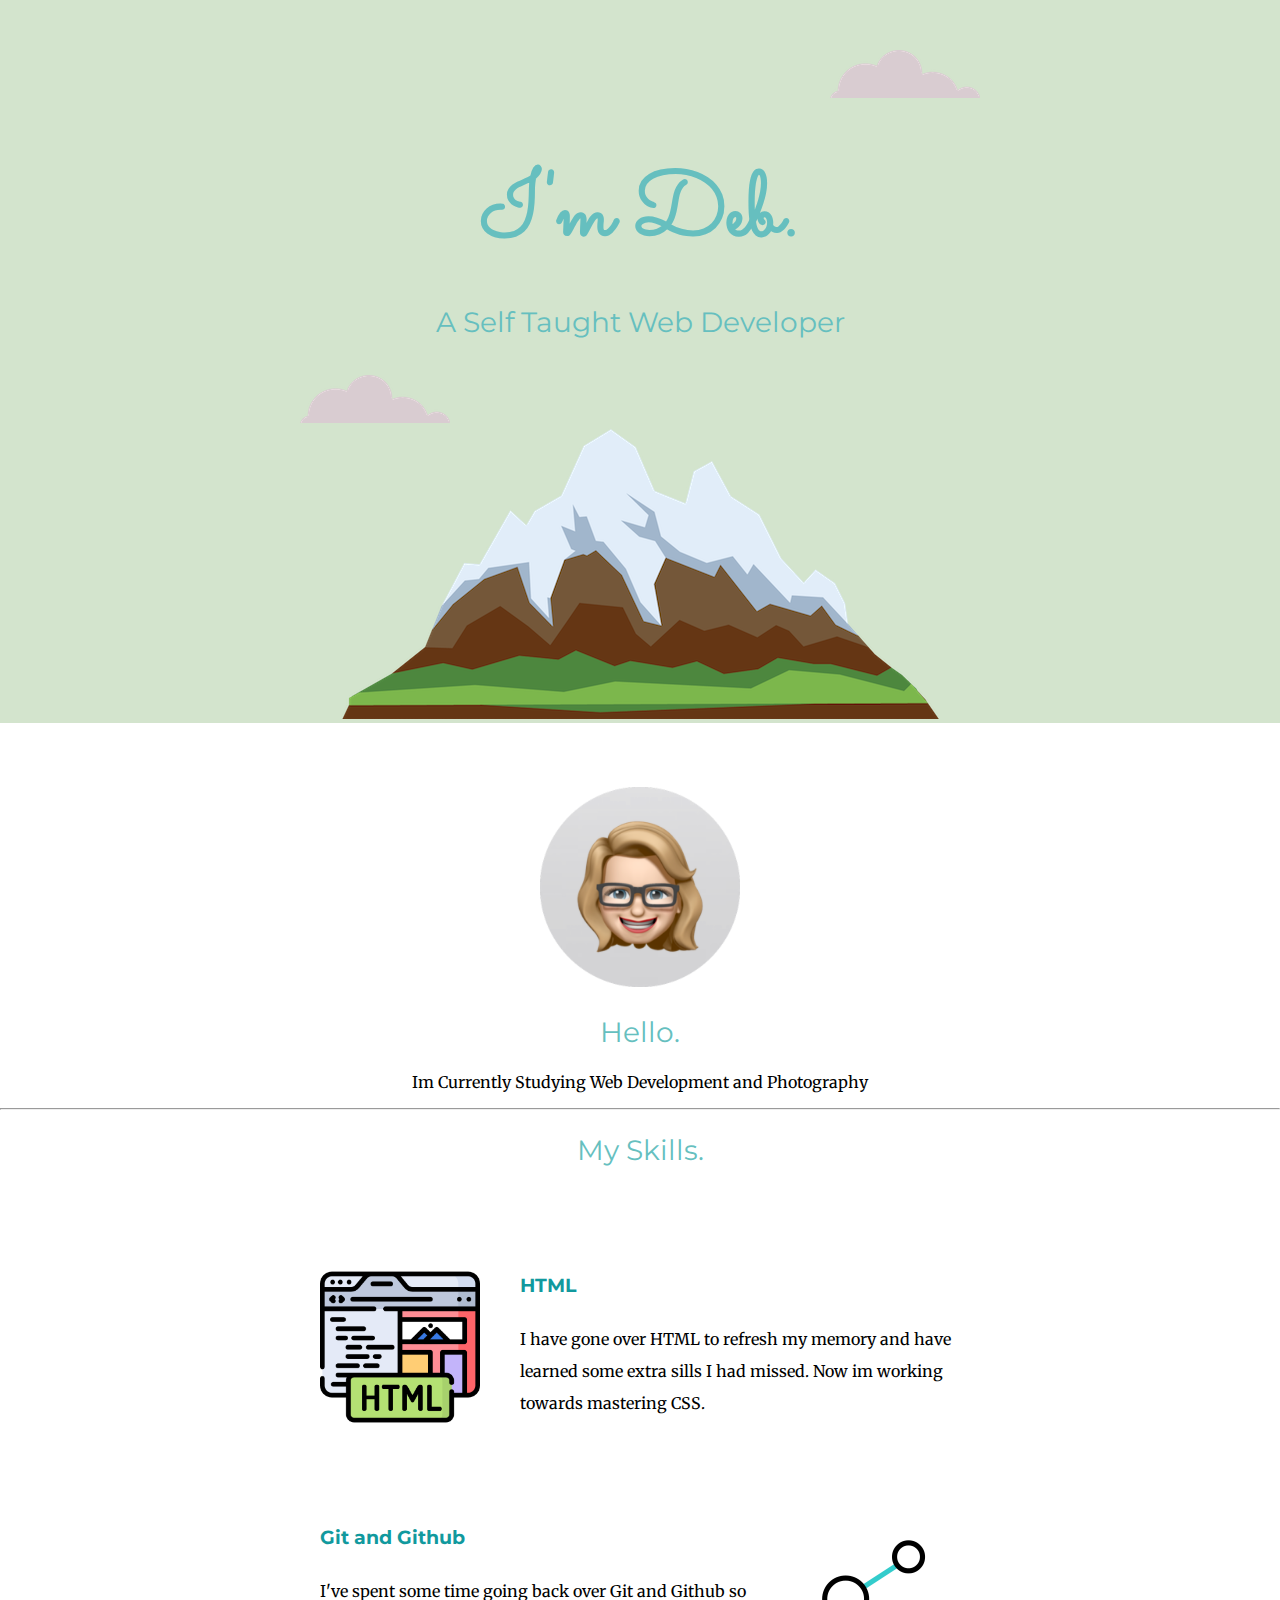
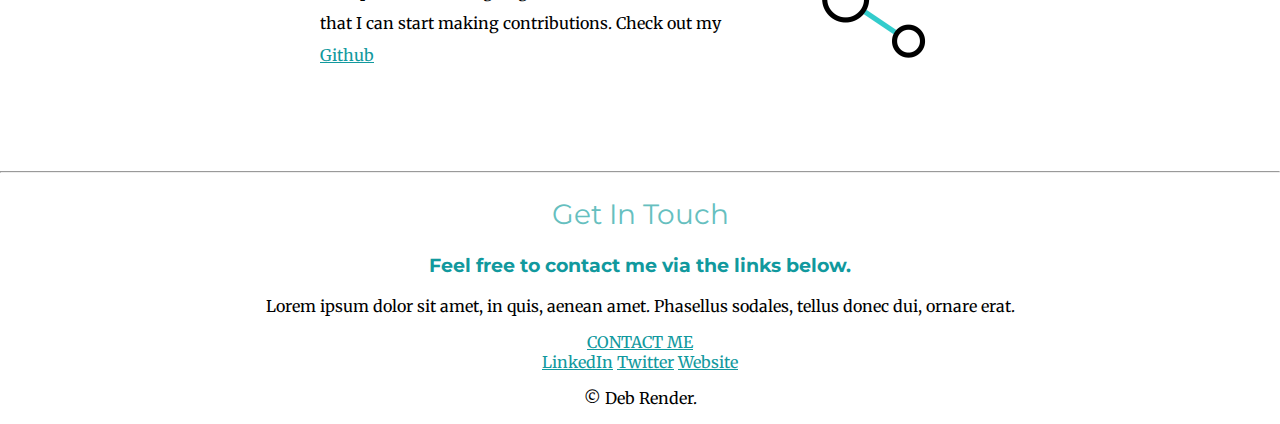
==== index.html @ caf6183d "initial commit" ====
<!DOCTYPE html>
<html lang="en">
    <head>
        <meta charset="UTF-8">
        <meta http-equiv="X-UA-Compatible" content="IE=edge">
        <meta name="viewport" content="width=device-width, initial-scale=1.0">
        <link rel="stylesheet" href="stylesheet.css">
        <link rel="preconnect" href="https://fonts.googleapis.com">
        <link rel="preconnect" href="https://fonts.gstatic.com" crossorigin>
        <link href="https://fonts.googleapis.com/css2?family=Merriweather:wght@300&family=Montserrat:wght@100&family=Sacramento&display=swap" rel="stylesheet">

        <title>Deb Render</title>
    </head>
    <body>
        <div class="top-container">
            <img class="top-cloud" src="/Images/cloud.png" alt="Cloud-img">
            <h1>I'm Deb.</h1>
            <h2>A Self Taught Web Developer</h2>
            <img class="bottom-cloud" src="/Images/cloud.png" alt="Cloud-img">
            <img src="/Images/mountain.png" alt="Mountain-img">
        </div>
        <div class="middle-container">
            <div class="profile">
                <img class="animoji" src="/Images/Animoji.jpeg" alt="My Animoji" height="200px" width="200px">
                <h2>Hello.</h2>
                <p>Im Currently Studying Web Development and Photography</p>
            </div>
            <hr>
            <div class="skills">
                <h2>My Skills.</h2>
                <div class="skill-row">
                    <img class="html-img" src="/Images/html.png" alt="Drawing of a Html Web Page">
                    <h3>HTML</h3>
                    <p>I have gone over HTML to refresh my memory and have learned some extra sills I had missed. Now im working towards mastering CSS.</p>
                </div>
                <div class="skill-row">
                    <img class="git-img" src="/Images/share.gif" alt="animated git icom">
                    <h3>Git and Github</h3>
                    <p>I've spent some time going back over Git and Github so that I can start making contributions. Check out my
                        <a href="https://github.com/Deb-Render">Github</a>
                    </p>
                </div>
            </div>
            <hr>
            <div class="contact-me">
                <h2>Get In Touch</h2>
                <h3>Feel free to contact me via the links below.</h3>
                <p>Lorem ipsum dolor sit amet, in quis, aenean amet. Phasellus sodales, tellus donec dui, ornare erat.</p>
                <a class="btn" href="mailto:name@email.com">CONTACT ME</a>
            </div>
        </div>


        <div class="bottom-container">
            <a class="footer-link" href="https://www.linkedin.com/">LinkedIn</a>
            <a class="footer-link" href="https://twitter.com/">Twitter</a>
            <a class="footer-link" href="https://www.appbrewery.co/">Website</a>
            <p>© Deb Render.</p>
        </div>


    </body>
</html>
---- stylesheet.css ----
body {
    margin: 0;
    text-align: center;
    font-family: 'Merriweather', serif;
    
    
}

h1 {
 margin: 50px auto 0 auto;
 font-family: 'Sacramento', cursive;
 font-size: 5.625rem;
 color: #66BFBF;
 
}

h2 {
    font-family: 'Montserrat', sans-serif;
    font-size: 1.75rem;
    color: #66BFBF;
    font-weight: normal;
}

h3 {
    font-family: 'Montserrat', sans-serif;
    color: #11999E;
}

.top-container {
    background-color: #D3E4CD ;
    padding-top: 100px;
    position: relative;

}



.top-cloud {
    position: absolute;
    right: 300px;
    top: 50px;
}

.bottom-cloud {

    position: absolute;
    left: 300px;
    bottom: 300px;
}

.middle-container {

}

.animoji {
    margin-top: 5%;
}

.skill-row {
    width: 50%;
    margin: 100px auto;
    text-align: left;
    line-height: 2;
}

.html-img {
    width: 25%;
    float: left;
    margin-right: 40px;
}

.git-img {
    width: 25%;
    float: right;
    margin-left: 40px;
}


.bottom-container {

}
a {
    color: #11999E;
}
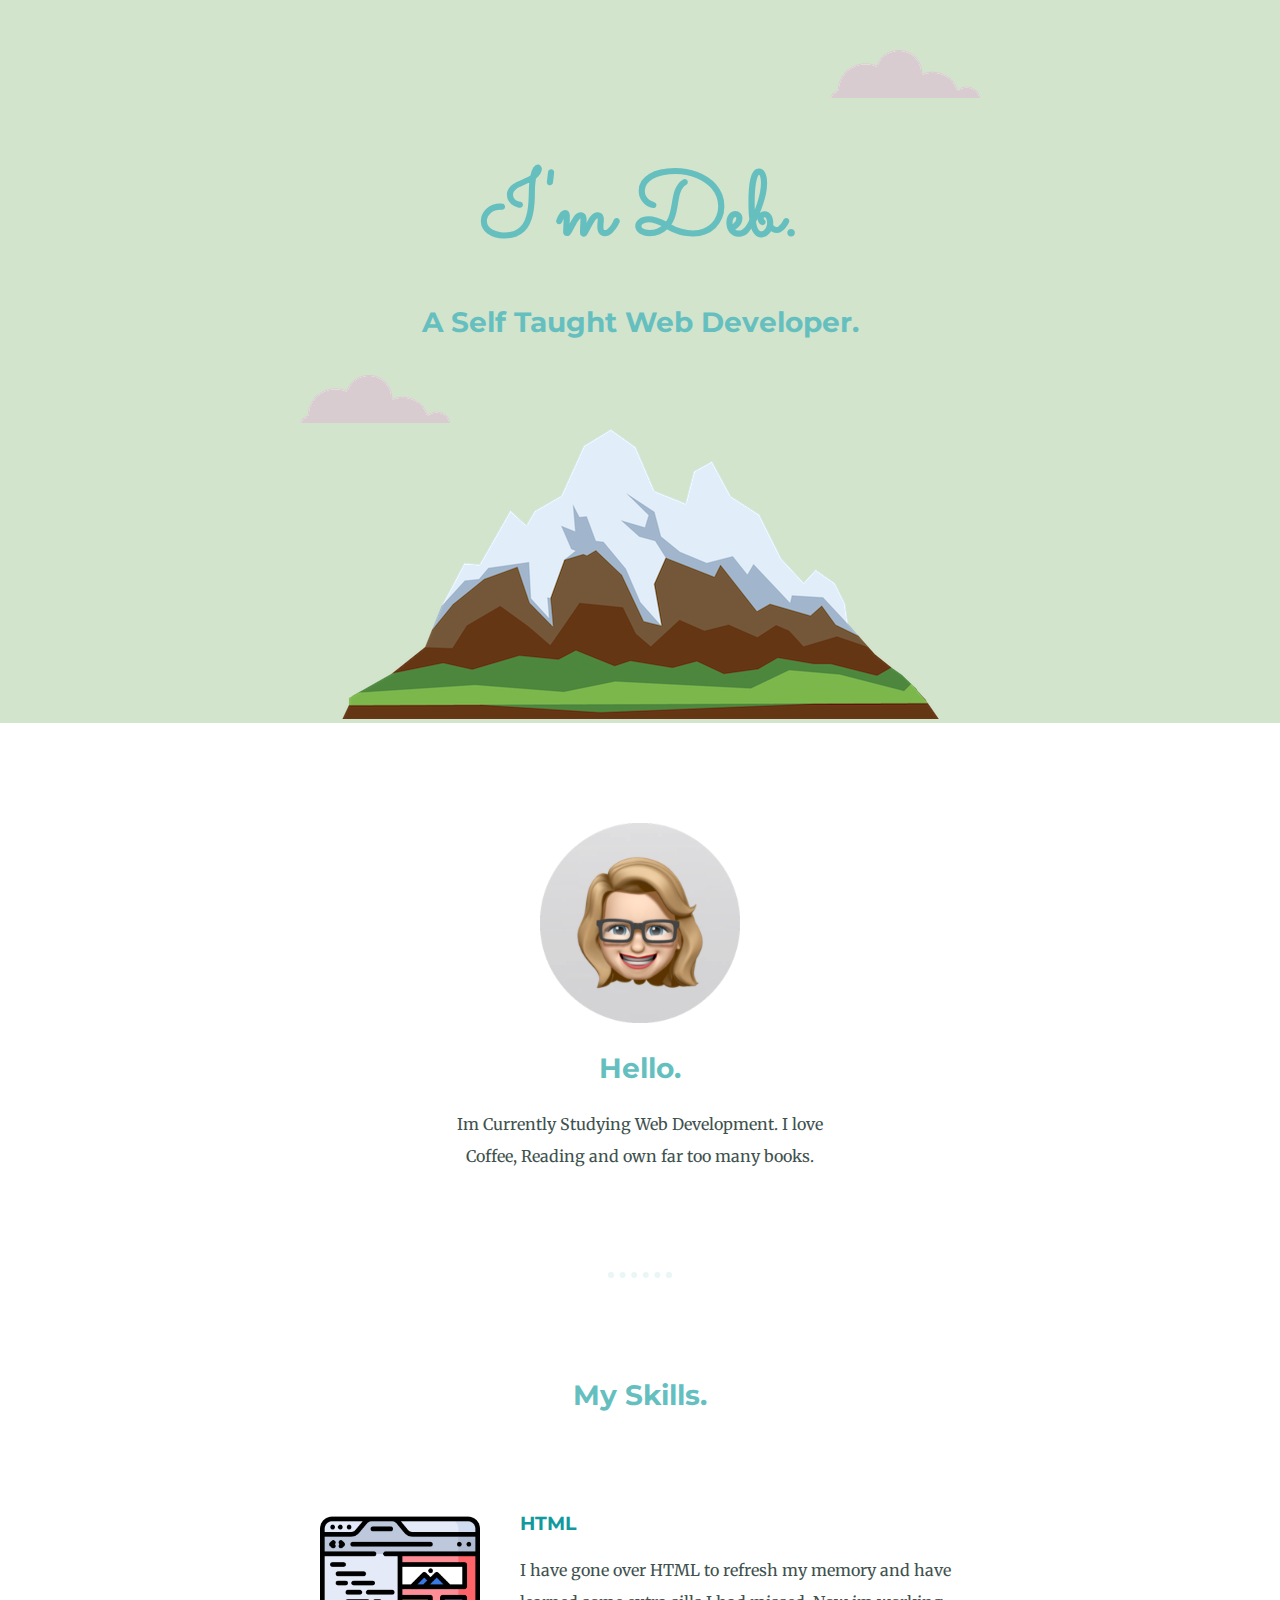
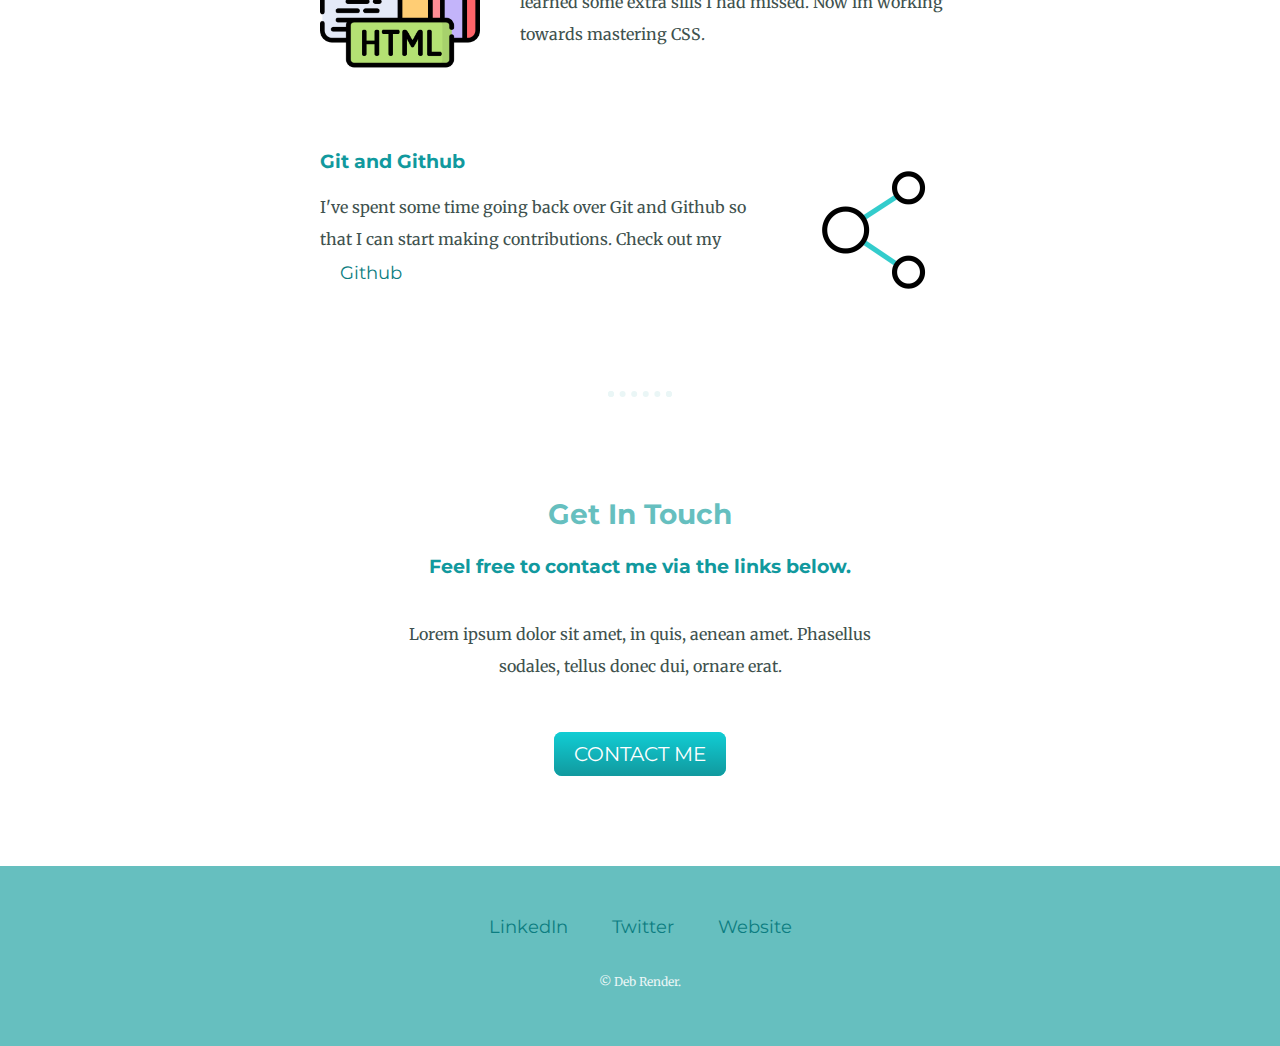
==== commit 19b4bbaf: "complete personal site" ====
--- a/index.html
+++ b/index.html
@@ -15,7 +15,7 @@
         <div class="top-container">
             <img class="top-cloud" src="/Images/cloud.png" alt="Cloud-img">
             <h1>I'm Deb.</h1>
-            <h2>A Self Taught Web Developer</h2>
+            <h2>A Self Taught Web Developer.</h2>
             <img class="bottom-cloud" src="/Images/cloud.png" alt="Cloud-img">
             <img src="/Images/mountain.png" alt="Mountain-img">
         </div>
@@ -23,7 +23,7 @@
             <div class="profile">
                 <img class="animoji" src="/Images/Animoji.jpeg" alt="My Animoji" height="200px" width="200px">
                 <h2>Hello.</h2>
-                <p>Im Currently Studying Web Development and Photography</p>
+                <p class="intro">Im Currently Studying Web Development. I love Coffee, Reading and own far too many books.</p>
             </div>
             <hr>
             <div class="skills">
@@ -45,7 +45,7 @@
             <div class="contact-me">
                 <h2>Get In Touch</h2>
                 <h3>Feel free to contact me via the links below.</h3>
-                <p>Lorem ipsum dolor sit amet, in quis, aenean amet. Phasellus sodales, tellus donec dui, ornare erat.</p>
+                <p class="contact-message">Lorem ipsum dolor sit amet, in quis, aenean amet. Phasellus sodales, tellus donec dui, ornare erat.</p>
                 <a class="btn" href="mailto:name@email.com">CONTACT ME</a>
             </div>
         </div>
@@ -55,7 +55,7 @@
             <a class="footer-link" href="https://www.linkedin.com/">LinkedIn</a>
             <a class="footer-link" href="https://twitter.com/">Twitter</a>
             <a class="footer-link" href="https://www.appbrewery.co/">Website</a>
-            <p>© Deb Render.</p>
+            <p class="copyright">© Deb Render.</p>
         </div>
 
 
--- a/stylesheet.css
+++ b/stylesheet.css
@@ -3,7 +3,7 @@
     margin: 0;
     text-align: center;
     font-family: 'Merriweather', serif;
-    
+    color: #40514E;
     
 }
 
@@ -19,12 +19,37 @@
     font-family: 'Montserrat', sans-serif;
     font-size: 1.75rem;
     color: #66BFBF;
-    font-weight: normal;
+    font-weight: bold;
+    
+}
+
+p {
+    line-height: 2;
 }
 
 h3 {
     font-family: 'Montserrat', sans-serif;
     color: #11999E;
+}
+
+a {
+    color: #0c7d81;
+    font-family: 'Montserrat', sans-serif;
+    margin: 10px 20px;
+    font-size: large;
+    text-decoration: none;
+    
+}
+
+a:hover {
+    color: #EAF6F6;
+}
+
+hr {
+    border: dotted #EAF6F6 6px;
+    border-bottom: none;
+    width: 4%;
+    margin: 100px auto;
 }
 
 .top-container {
@@ -34,6 +59,21 @@
 
 }
 
+.intro {
+    width: 30%;
+    margin: auto;
+}
+
+.contact-message {
+    width: 40%;
+    margin: 40px auto 60px;
+}
+
+.copyright {
+    color: #EAF6F6;
+    font-size: 0.75rem;
+    padding: 20px 0;
+}
 
 
 .top-cloud {
@@ -50,18 +90,16 @@
 }
 
 .middle-container {
-
+margin: 100px 0;
 }
 
-.animoji {
-    margin-top: 5%;
-}
+
 
 .skill-row {
     width: 50%;
     margin: 100px auto;
     text-align: left;
-    line-height: 2;
+    
 }
 
 .html-img {
@@ -78,8 +116,35 @@
 
 
 .bottom-container {
+    background-color: #66BFBF;
+    padding: 50px 0 20px;
 
 }
-a {
-    color: #11999E;
-}+
+
+.btn {
+    background: #11cdd4;
+    background-image: -webkit-linear-gradient(top, #11cdd4, #11999e);
+    background-image: -moz-linear-gradient(top, #11cdd4, #11999e);
+    background-image: -ms-linear-gradient(top, #11cdd4, #11999e);
+    background-image: -o-linear-gradient(top, #11cdd4, #11999e);
+    background-image: linear-gradient(to bottom, #11cdd4, #11999e);
+    -webkit-border-radius: 8;
+    -moz-border-radius: 8;
+    border-radius: 8px;
+    font-family: 'Montserrat' , sans-serif;
+    color: #ffffff;
+    font-size: 20px;
+    padding: 10px 20px 10px 20px;
+    text-decoration: none;
+  }
+  
+  .btn:hover {
+    background: #30e3cd;
+    background-image: -webkit-linear-gradient(top, #30e3cd, #2bc4ad);
+    background-image: -moz-linear-gradient(top, #30e3cd, #2bc4ad);
+    background-image: -ms-linear-gradient(top, #30e3cd, #2bc4ad);
+    background-image: -o-linear-gradient(top, #30e3cd, #2bc4ad);
+    background-image: linear-gradient(to bottom, #30e3cd, #2bc4ad);
+    text-decoration: none;
+  }